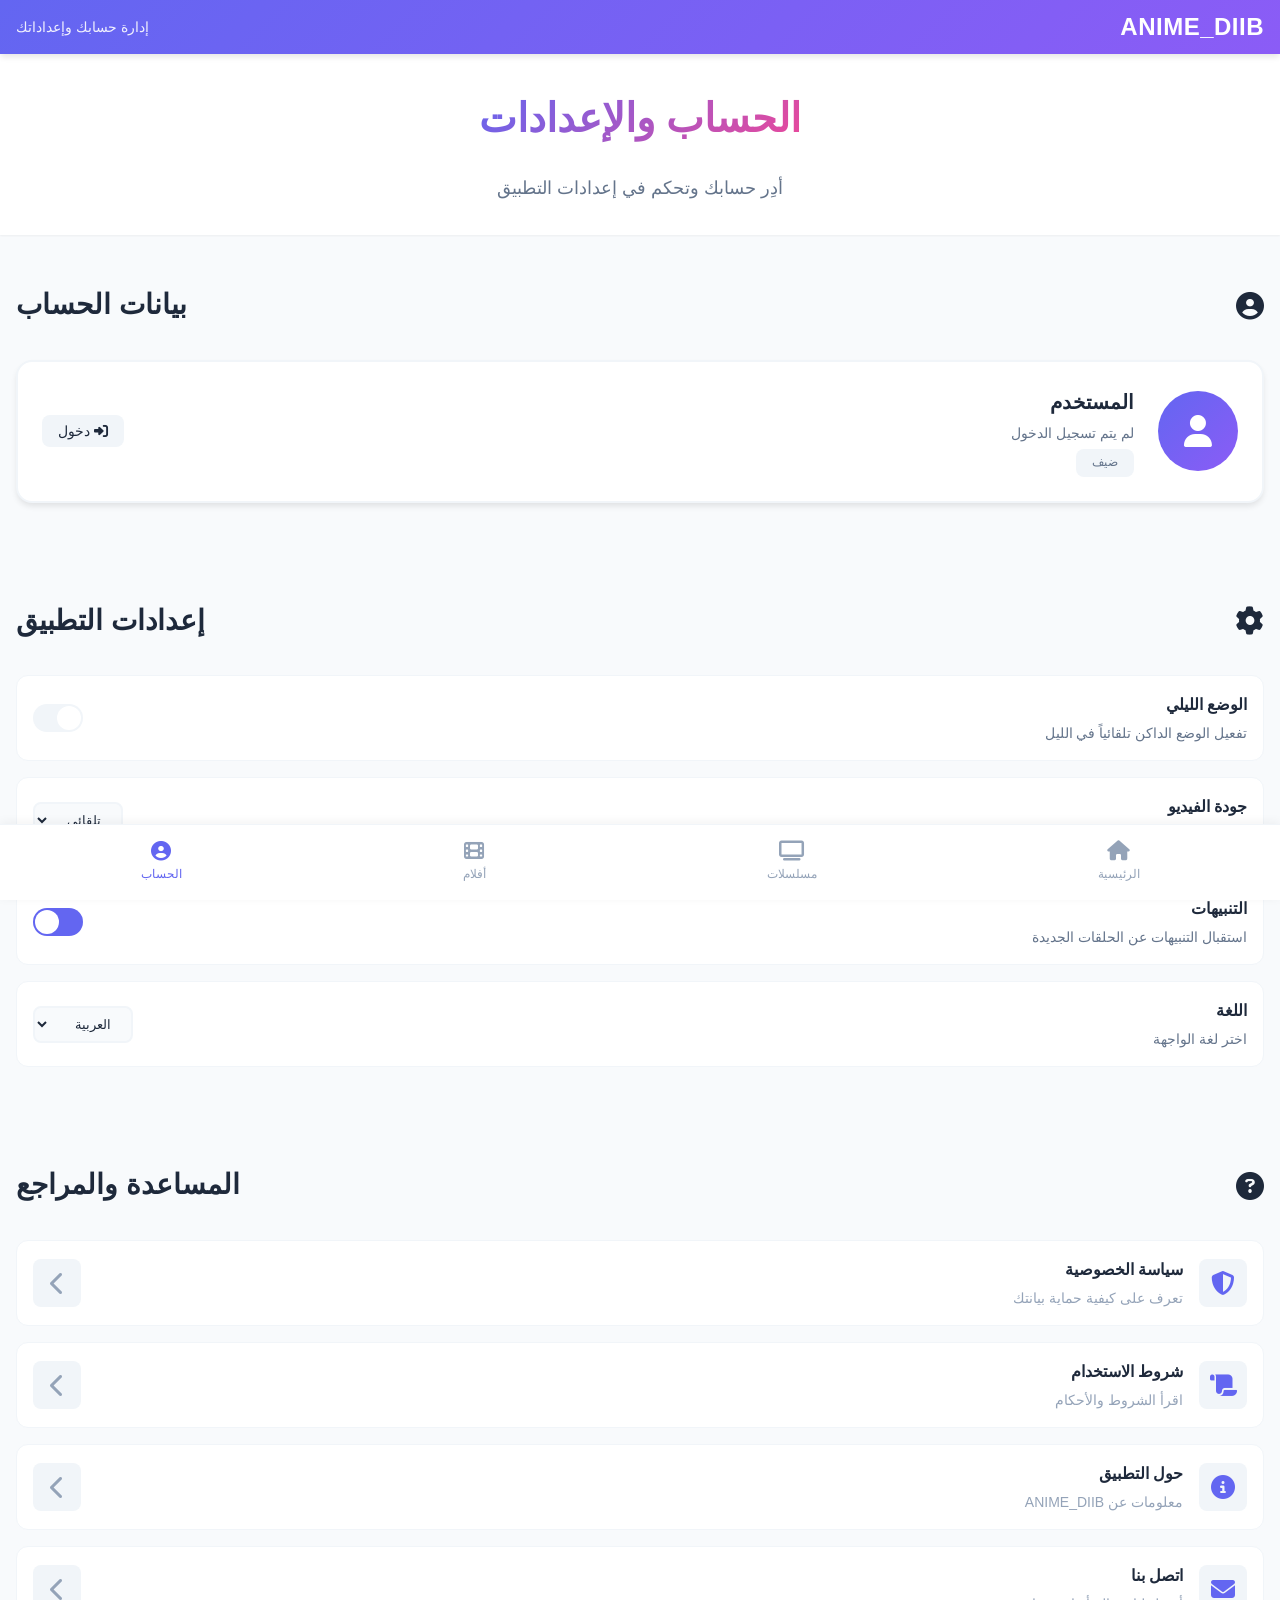
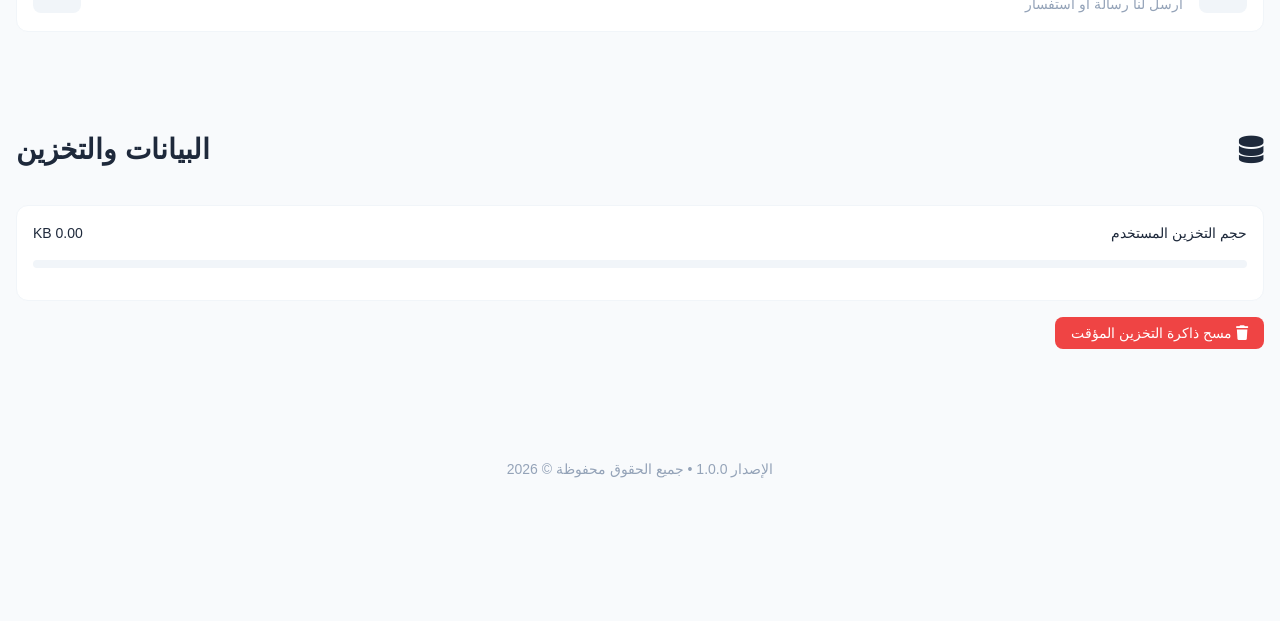
==== account.html @ 352c33c1 "Add files via upload" ====
<!DOCTYPE html>
<html lang="ar" dir="rtl">
<head>
  <meta charset="UTF-8">
  <meta name="viewport" content="width=device-width, initial-scale=1.0">
  <meta name="description" content="صفحة الحساب والإعدادات في ANIME_DIIB - إدارة حسابك والتحكم في الإعدادات.">
  <title>الحساب والإعدادات - ANIME_DIIB</title>
  <link rel="preconnect" href="https://cdnjs.cloudflare.com">
  <link rel="stylesheet" href="style.css">
  <link rel="stylesheet" href="https://cdnjs.cloudflare.com/ajax/libs/font-awesome/6.5.0/css/all.min.css" crossorigin="anonymous" referrerpolicy="no-referrer" />
</head>
<body data-page="account">
  <div class="app-topbar">
    <div class="container topbar-content">
      <a href="index.html" class="topbar-logo">ANIME_DIIB</a>
      <span class="topbar-tagline">إدارة حسابك وإعداداتك</span>
    </div>
  </div>

  <header>
    <div class="container header-content">
      <h1 class="logo">الحساب والإعدادات</h1>
      <p class="tagline">أدِر حسابك وتحكم في إعدادات التطبيق</p>
    </div>
  </header>

  <main class="container">
    <!-- قسم الحساب -->
    <section class="section">
      <h2 class="section-title">
        <i class="fas fa-user-circle"></i>
        بيانات الحساب
      </h2>
      <div class="account-card">
        <div class="account-info">
          <div class="account-avatar">
            <i class="fas fa-user"></i>
          </div>
          <div class="account-details">
            <h3>المستخدم</h3>
            <p class="account-email" id="user-email">لم يتم تسجيل الدخول</p>
            <p class="account-status" id="user-status">ضيف</p>
          </div>
        </div>
        <button id="login-btn" class="action-btn" onclick="handleLogin()">
          <i class="fas fa-sign-in-alt"></i> دخول
        </button>
      </div>
    </section>

    <!-- قسم الإعدادات -->
    <section class="section">
      <h2 class="section-title">
        <i class="fas fa-cog"></i>
        إعدادات التطبيق
      </h2>
      
      <div class="settings-group">
        <div class="setting-item">
          <div class="setting-info">
            <h3>الوضع الليلي</h3>
            <p>تفعيل الوضع الداكن تلقائياً في الليل</p>
          </div>
          <label class="toggle-switch">
            <input type="checkbox" id="dark-mode-toggle" onchange="toggleDarkMode(this.checked)">
            <span class="toggle-slider"></span>
          </label>
        </div>

        <div class="setting-item">
          <div class="setting-info">
            <h3>جودة الفيديو</h3>
            <p>اختر جودة التشغيل الافتراضية</p>
          </div>
          <select id="video-quality" class="setting-select" onchange="setVideoQuality(this.value)">
            <option value="auto">تلقائي</option>
            <option value="720p">720p</option>
            <option value="480p">480p</option>
            <option value="360p">360p</option>
          </select>
        </div>

        <div class="setting-item">
          <div class="setting-info">
            <h3>التنبيهات</h3>
            <p>استقبال التنبيهات عن الحلقات الجديدة</p>
          </div>
          <label class="toggle-switch">
            <input type="checkbox" id="notifications-toggle" onchange="toggleNotifications(this.checked)">
            <span class="toggle-slider"></span>
          </label>
        </div>

        <div class="setting-item">
          <div class="setting-info">
            <h3>اللغة</h3>
            <p>اختر لغة الواجهة</p>
          </div>
          <select id="language-select" class="setting-select" onchange="setLanguage(this.value)">
            <option value="ar">العربية</option>
            <option value="en">English</option>
          </select>
        </div>
      </div>
    </section>

    <!-- قسم المراجع والمساعدة -->
    <section class="section">
      <h2 class="section-title">
        <i class="fas fa-question-circle"></i>
        المساعدة والمراجع
      </h2>
      <div class="help-links">
        <a href="#" class="help-item" onclick="showHelp('privacy'); return false;">
          <i class="fas fa-shield-alt"></i>
          <div class="help-text">
            <h4>سياسة الخصوصية</h4>
            <p>تعرف على كيفية حماية بيانتك</p>
          </div>
          <i class="fas fa-chevron-left"></i>
        </a>

        <a href="#" class="help-item" onclick="showHelp('terms'); return false;">
          <i class="fas fa-scroll"></i>
          <div class="help-text">
            <h4>شروط الاستخدام</h4>
            <p>اقرأ الشروط والأحكام</p>
          </div>
          <i class="fas fa-chevron-left"></i>
        </a>

        <a href="#" class="help-item" onclick="showHelp('about'); return false;">
          <i class="fas fa-info-circle"></i>
          <div class="help-text">
            <h4>حول التطبيق</h4>
            <p>معلومات عن ANIME_DIIB</p>
          </div>
          <i class="fas fa-chevron-left"></i>
        </a>

        <a href="#" class="help-item" onclick="showHelp('contact'); return false;">
          <i class="fas fa-envelope"></i>
          <div class="help-text">
            <h4>اتصل بنا</h4>
            <p>أرسل لنا رسالة أو استفسار</p>
          </div>
          <i class="fas fa-chevron-left"></i>
        </a>
      </div>
    </section>

    <!-- قسم البيانات والتخزين -->
    <section class="section">
      <h2 class="section-title">
        <i class="fas fa-database"></i>
        البيانات والتخزين
      </h2>
      <div class="storage-info">
        <div class="storage-item">
          <span>حجم التخزين المستخدم</span>
          <span id="storage-used">0 KB</span>
        </div>
        <div class="storage-bar">
          <div id="storage-progress" class="storage-progress" style="width: 0%"></div>
        </div>
      </div>
      <button id="clear-cache-btn" class="action-btn danger" onclick="clearCache()">
        <i class="fas fa-trash"></i> مسح ذاكرة التخزين المؤقت
      </button>
    </section>

    <!-- قسم تسجيل الخروج -->
    <section class="section">
      <button id="logout-btn" class="action-btn danger full-width" onclick="handleLogout()" style="display: none;">
        <i class="fas fa-sign-out-alt"></i> تسجيل الخروج
      </button>
      <button id="app-version" class="secondary-text" style="background: none; border: none; cursor: default; width: 100%; text-align: center; padding: var(--spacing-md);">
        الإصدار 1.0.0 • جميع الحقوق محفوظة © 2026
      </button>
    </section>
  </main>

  <button id="back-to-top" class="back-to-top" aria-label="العودة للأعلى">
    <i class="fas fa-arrow-up"></i>
  </button>

  <nav class="bottom-nav">
    <a href="index.html" class="nav-item">
      <i class="fas fa-home nav-icon"></i>
      <span class="nav-label">الرئيسية</span>
    </a>
    <a href="anime.html" class="nav-item">
      <i class="fas fa-tv nav-icon"></i>
      <span class="nav-label">مسلسلات</span>
    </a>
    <a href="movie.html" class="nav-item">
      <i class="fas fa-film nav-icon"></i>
      <span class="nav-label">أفلام</span>
    </a>
    <a href="account.html" class="nav-item active">
      <i class="fas fa-user-circle nav-icon"></i>
      <span class="nav-label">الحساب</span>
    </a>
  </nav>

  <script src="data.js"></script>
  <script src="main.js"></script>
  <script src="performance.js"></script>
  <script>
    // دوال صفحة الحساب
    function handleLogin() {
      const email = prompt('أدخل بريدك الإلكتروني:');
      if (email) {
        localStorage.setItem('userEmail', email);
        localStorage.setItem('userData', JSON.stringify({
          email: email,
          status: 'مسجل دخول',
          loginDate: new Date().toISOString()
        }));
        updateAccountInfo();
        showToast('تم تسجيل الدخول بنجاح!');
      }
    }

    function handleLogout() {
      localStorage.removeItem('userEmail');
      localStorage.removeItem('userData');
      updateAccountInfo();
      showToast('تم تسجيل الخروج.');
    }

    function updateAccountInfo() {
      const userEmail = document.getElementById('user-email');
      const userStatus = document.getElementById('user-status');
      const loginBtn = document.getElementById('login-btn');
      const logoutBtn = document.getElementById('logout-btn');

      const email = localStorage.getItem('userEmail');
      if (email) {
        userEmail.textContent = email;
        userStatus.textContent = 'مسجل دخول';
        loginBtn.style.display = 'none';
        logoutBtn.style.display = 'block';
      } else {
        userEmail.textContent = 'لم يتم تسجيل الدخول';
        userStatus.textContent = 'ضيف';
        loginBtn.style.display = 'block';
        logoutBtn.style.display = 'none';
      }
    }

    function toggleDarkMode(enabled) {
      localStorage.setItem('autoDarkMode', enabled);
      showToast(enabled ? 'تم تفعيل الوضع الليلي التلقائي' : 'تم تعطيل الوضع الليلي التلقائي');
    }

    function setVideoQuality(quality) {
      localStorage.setItem('videoQuality', quality);
      showToast(`تم تعيين جودة الفيديو إلى: ${quality}`);
    }

    function toggleNotifications(enabled) {
      localStorage.setItem('notificationsEnabled', enabled);
      showToast(enabled ? 'تم تفعيل التنبيهات' : 'تم تعطيل التنبيهات');
    }

    function setLanguage(lang) {
      localStorage.setItem('appLanguage', lang);
      showToast(`تم تغيير اللغة إلى ${lang === 'ar' ? 'العربية' : 'English'}`);
    }

    function showHelp(topic) {
      const messages = {
        'privacy': 'نحن نحمي خصوصيتك. لا نجمع بيانات شخصية دون موافقتك.',
        'terms': 'شروطنا عادلة وتحمي حقوقك كمستخدم.',
        'about': 'ANIME_DIIB - منصة مشاهدة الأنمي الحديثة والسريعة.',
        'contact': 'للتواصل: contact@anime-diib.com'
      };
      showToast(messages[topic]);
    }

    function clearCache() {
      if (confirm('هل تريد مسح ذاكرة التخزين المؤقت؟')) {
        localStorage.clear();
        sessionStorage.clear();
        updateAccountInfo();
        updateStorageInfo();
        showToast('تم مسح ذاكرة التخزين المؤقت.');
      }
    }

    function updateStorageInfo() {
      const storageSize = new Blob(Object.values(localStorage)).size;
      const storageMB = (storageSize / 1024).toFixed(2);
      document.getElementById('storage-used').textContent = storageMB + ' KB';
      const progress = Math.min((storageSize / (5 * 1024 * 1024)) * 100, 100);
      document.getElementById('storage-progress').style.width = progress + '%';
    }

    // تحديث البيانات عند تحميل الصفحة
    document.addEventListener('DOMContentLoaded', () => {
      updateAccountInfo();
      updateStorageInfo();
      
      // تعيين القيم المحفوظة إلى الحقول
      document.getElementById('dark-mode-toggle').checked = localStorage.getItem('autoDarkMode') === 'true';
      document.getElementById('video-quality').value = localStorage.getItem('videoQuality') || 'auto';
      document.getElementById('notifications-toggle').checked = localStorage.getItem('notificationsEnabled') !== 'false';
      document.getElementById('language-select').value = localStorage.getItem('appLanguage') || 'ar';
    });
  </script>
</body>
</html>
---- style.css ----
/* ============================================
   ANIME_DIIB - ملف الأنماط الرئيسي
   ============================================ */

/* المتغيرات الأساسية */
:root {
    /* الألوان - الوضع الفاتح */
    --primary-color: #6366f1;
    --primary-dark: #4f46e5;
    --primary-light: #818cf8;
    --secondary-color: #ec4899;
    --accent-color: #8b5cf6;

    /* ألوان الخلفية */
    --bg-primary: #ffffff;
    --bg-secondary: #f8fafc;
    --bg-tertiary: #f1f5f9;

    /* ألوان النصوص */
    --text-primary: #1e293b;
    --text-secondary: #64748b;
    --text-muted: #94a3b8;

    /* الألوان الإضافية */
    --success: #10b981;
    --warning: #f59e0b;
    --error: #ef4444;

    /* المسافات */
    --spacing-xs: 0.25rem;
    --spacing-sm: 0.5rem;
    --spacing-md: 1rem;
    --spacing-lg: 1.5rem;
    --spacing-xl: 2rem;
    --spacing-2xl: 3rem;

    /* الحواف */
    --border-radius-sm: 0.375rem;
    --border-radius-md: 0.5rem;
    --border-radius-lg: 0.75rem;
    --border-radius-xl: 1rem;

    /* الظلال */
    --shadow-sm: 0 1px 2px 0 rgba(0, 0, 0, 0.05);
    --shadow-md: 0 4px 6px -1px rgba(0, 0, 0, 0.1);
    --shadow-lg: 0 10px 15px -3px rgba(0, 0, 0, 0.1);
    --shadow-xl: 0 20px 25px -5px rgba(0, 0, 0, 0.1);

    /* الانتقالات */
    --transition-fast: 150ms ease-in-out;
    --transition-normal: 300ms ease-in-out;
    --transition-slow: 500ms ease-in-out;

    /* الخطوط */
    --font-family: -apple-system, BlinkMacSystemFont, "Segoe UI", Roboto, "Helvetica Neue", Arial, sans-serif;
}

/* الوضع الداكن */
[data-theme="dark"] {
    --bg-primary: #0f172a;
    --bg-secondary: #1e293b;
    --bg-tertiary: #334155;
    --text-primary: #f8fafc;
    --text-secondary: #cbd5e1;
    --text-muted: #94a3b8;
}

/* الإعدادات الأساسية */
* {
    margin: 0;
    padding: 0;
    box-sizing: border-box;
}

html {
    scroll-behavior: smooth;
    font-size: 16px;
}

body {
    font-family: var(--font-family);
    background-color: var(--bg-secondary);
    color: var(--text-primary);
    line-height: 1.6;
    overflow-x: hidden;
    padding-bottom: 80px;
    transition: background-color var(--transition-normal), color var(--transition-normal);
}

/* الحاوية */
.container {
    width: 100%;
    max-width: 1400px;
    margin: 0 auto;
    padding: 0 var(--spacing-md);
}

/* الشريط العلوي */
.app-topbar {
    background: linear-gradient(135deg, var(--primary-color), var(--accent-color));
    color: white;
    padding: var(--spacing-sm) 0;
    position: sticky;
    top: 0;
    z-index: 1000;
    box-shadow: var(--shadow-md);
}

.topbar-content {
    display: flex;
    justify-content: space-between;
    align-items: center;
}

.topbar-logo {
    color: white;
    font-weight: 700;
    font-size: 1.5rem;
    text-decoration: none;
    letter-spacing: 0.5px;
}

.topbar-tagline {
    font-size: 0.875rem;
    opacity: 0.9;
    display: none;
}

/* الرأس */
header {
    background: var(--bg-primary);
    padding: var(--spacing-xl) 0;
    text-align: center;
    box-shadow: var(--shadow-sm);
}

.header-content {
    display: flex;
    flex-direction: column;
    align-items: center;
    gap: var(--spacing-lg);
}

.logo {
    font-size: 2.5rem;
    font-weight: 800;
    background: linear-gradient(135deg, var(--primary-color), var(--secondary-color));
    -webkit-background-clip: text;
    -webkit-text-fill-color: transparent;
    background-clip: text;
}

.tagline {
    color: var(--text-secondary);
    font-size: 1.125rem;
}

/* زر تبديل الوضع */
/* Theme toggle - Removed */

/* مربع البحث */
.search-container {
    position: relative;
    width: 100%;
    max-width: 500px;
}

.search-input {
    width: 100%;
    padding: var(--spacing-md) var(--spacing-md);
    padding-inline-start: var(--spacing-2xl);
    border: 2px solid var(--bg-tertiary);
    border-radius: var(--border-radius-xl);
    font-size: 1rem;
    background: var(--bg-secondary);
    color: var(--text-primary);
    transition: all var(--transition-normal);
}

.search-input:focus {
    outline: none;
    border-color: var(--primary-color);
    box-shadow: 0 0 0 3px rgba(99, 102, 241, 0.1);
}

.search-icon {
    position: absolute;
    right: var(--spacing-md);
    left: auto;
    top: 50%;
    transform: translateY(-50%);
    color: var(--text-muted);
}

/* الأقسام */
.section {
    padding: var(--spacing-2xl) 0;
}

.section-title {
    font-size: 1.75rem;
    font-weight: 700;
    margin-bottom: var(--spacing-xl);
    display: flex;
    justify-content: space-between;
    align-items: center;
    gap: var(--spacing-md);
}

.view-all {
    font-size: 0.875rem;
    color: var(--primary-color);
    text-decoration: none;
    font-weight: 600;
    transition: color var(--transition-fast);
}

.view-all:hover {
    color: var(--primary-dark);
}

/* شبكة البطاقات */
.cards-grid {
    display: grid;
    grid-template-columns: repeat(auto-fill, minmax(200px, 1fr));
    gap: var(--spacing-lg);
}

/* بطاقة الأنمي */
.anime-card {
    background: var(--bg-primary);
    border-radius: var(--border-radius-lg);
    overflow: hidden;
    box-shadow: var(--shadow-md);
    transition: transform var(--transition-normal), box-shadow var(--transition-normal), opacity var(--transition-normal);
    cursor: pointer;
    position: relative;
    opacity: 0;
    transform: translateY(16px);
}

.anime-card.visible {
    opacity: 1;
    transform: translateY(0);
}

.anime-card:hover {
    transform: translateY(-4px);
    box-shadow: var(--shadow-xl);
}

.anime-card-image {
    width: 100%;
    height: 300px; /* Fixed height for consistent card sizes */
    object-fit: contain; /* Show full image without cropping */
    background: var(--bg-tertiary);
}

.anime-card-content {
    padding: var(--spacing-md);
}

.anime-card-title {
    font-size: 1rem;
    font-weight: 600;
    margin-bottom: var(--spacing-sm);
    color: var(--text-primary);
    overflow: hidden;
    text-overflow: ellipsis;
    white-space: nowrap;
}

.anime-card-meta {
    display: flex;
    justify-content: space-between;
    align-items: center;
    font-size: 0.875rem;
    color: var(--text-secondary);
}

.anime-card-rating {
    display: flex;
    align-items: center;
    gap: var(--spacing-xs);
    color: var(--warning);
}

/* صفحة التفاصيل */
.details-header {
    position: relative;
    background: var(--bg-primary);
    padding: var(--spacing-xl) 0;
    overflow: hidden;
}

.details-background {
    position: absolute;
    top: 0;
    left: 0;
    width: 100%;
    height: 100%;
    object-fit: cover;
    opacity: 0.1;
    z-index: 0;
}

.details-content {
    position: relative;
    z-index: 1;
    display: flex;
    gap: var(--spacing-xl);
    align-items: flex-start;
}

.details-cover {
    width: 300px;
    aspect-ratio: 2/3;
    object-fit: cover;
    border-radius: var(--border-radius-xl);
    box-shadow: var(--shadow-xl);
    flex-shrink: 0;
}

.details-info {
    flex: 1;
}

.details-title {
    font-size: 2rem;
    font-weight: 700;
    margin-bottom: var(--spacing-md);
}

.details-meta {
    display: flex;
    gap: var(--spacing-md);
    align-items: center;
    margin-bottom: var(--spacing-md);
    color: var(--text-secondary);
}

.anime-rating {
    display: flex;
    align-items: center;
    gap: var(--spacing-xs);
    color: var(--warning);
}

.details-genre {
    display: flex;
    flex-wrap: wrap;
    gap: var(--spacing-sm);
    margin-bottom: var(--spacing-lg);
}

.genre-tag {
    background: var(--bg-tertiary);
    padding: var(--spacing-xs) var(--spacing-md);
    border-radius: var(--border-radius-lg);
    font-size: 0.875rem;
    color: var(--text-secondary);
}

.details-description {
    color: var(--text-secondary);
    line-height: 1.8;
}

/* زر العودة */
.back-button {
    position: fixed;
    top: var(--spacing-lg);
    right: var(--spacing-lg);
    background: var(--bg-primary);
    border: none;
    border-radius: 50%;
    width: 48px;
    height: 48px;
    cursor: pointer;
    display: flex;
    align-items: center;
    justify-content: center;
    box-shadow: var(--shadow-lg);
    transition: transform var(--transition-fast);
    z-index: 1001;
}

.back-button:hover {
    transform: scale(1.1);
}

/* قسم الحلقات */
.episodes-grid {
    display: grid;
    grid-template-columns: repeat(auto-fill, minmax(150px, 1fr));
    gap: var(--spacing-md);
}

.episode-card {
    background: var(--bg-primary);
    border: 2px solid var(--bg-tertiary);
    border-radius: var(--border-radius-md);
    padding: var(--spacing-md);
    text-align: center;
    cursor: pointer;
    transition: all var(--transition-fast);
}

.episode-card:hover {
    border-color: var(--primary-color);
    background: var(--bg-secondary);
}

.episode-number {
    font-size: 1.25rem;
    font-weight: 700;
    color: var(--primary-color);
}

.episode-title {
    font-size: 0.875rem;
    color: var(--text-secondary);
    margin-top: var(--spacing-xs);
}

/* صفحة المشاهدة */
.watch-container {
    display: grid;
    grid-template-columns: 1fr;
    gap: var(--spacing-lg);
}

.video-section {
    background: var(--bg-primary);
    border-radius: var(--border-radius-xl);
    padding: var(--spacing-lg);
    box-shadow: var(--shadow-lg);
}

.video-wrapper {
    position: relative;
    width: 100%;
    aspect-ratio: 16/9;
    background: var(--bg-tertiary);
    border-radius: var(--border-radius-lg);
    overflow: hidden;
    margin-bottom: var(--spacing-lg);
}

video {
    width: 100%;
    height: 100%;
    object-fit: contain;
}

.video-info {
    display: flex;
    flex-direction: column;
    gap: var(--spacing-md);
}

.video-title {
    font-size: 1.5rem;
    font-weight: 700;
}

.video-actions {
    display: flex;
    flex-wrap: wrap;
    gap: var(--spacing-sm);
}

.action-btn {
    display: inline-flex;
    align-items: center;
    gap: var(--spacing-xs);
    padding: var(--spacing-sm) var(--spacing-md);
    border: none;
    border-radius: var(--border-radius-md);
    background: var(--bg-tertiary);
    color: var(--text-primary);
    cursor: pointer;
    transition: all var(--transition-fast);
    font-size: 0.875rem;
}

.action-btn:hover {
    background: var(--primary-color);
    color: white;
}

/* قائمة الحلقات الجانبية */
.episodes-sidebar {
    background: var(--bg-primary);
    border-radius: var(--border-radius-xl);
    padding: var(--spacing-lg);
    box-shadow: var(--shadow-lg);
}

.episodes-list {
    display: grid;
    grid-template-columns: repeat(auto-fill, minmax(100px, 1fr));
    gap: var(--spacing-sm);
    max-height: 500px;
    overflow-y: auto;
}

.episode-item {
    padding: var(--spacing-sm);
    background: var(--bg-secondary);
    border-radius: var(--border-radius-md);
    text-align: center;
    cursor: pointer;
    transition: all var(--transition-fast);
}

.episode-item:hover,
.episode-item.active {
    background: var(--primary-color);
    color: white;
}

/* زر العودة للأعلى */
.back-to-top {
    position: fixed;
    bottom: calc(var(--spacing-xl) + 60px);
    left: var(--spacing-lg);
    background: var(--primary-color);
    color: white;
    border: none;
    border-radius: 50%;
    width: 48px;
    height: 48px;
    cursor: pointer;
    display: flex;
    align-items: center;
    justify-content: center;
    box-shadow: var(--shadow-lg);
    opacity: 0;
    visibility: hidden;
    transition: all var(--transition-normal);
    z-index: 999;
}

.back-to-top.visible {
    opacity: 1;
    visibility: visible;
}

.back-to-top:hover {
    background: var(--primary-dark);
    transform: translateY(-4px);
}

/* التنقل السفلي */
.bottom-nav {
    position: fixed;
    bottom: 0;
    left: 0;
    right: 0;
    background: var(--bg-primary);
    border-top: 1px solid var(--bg-tertiary);
    display: flex;
    justify-content: space-around;
    padding: var(--spacing-sm) 0;
    box-shadow: 0 -2px 10px rgba(0, 0, 0, 0.05);
    z-index: 998;
}

.nav-item {
    display: flex;
    flex-direction: column;
    align-items: center;
    text-decoration: none;
    color: var(--text-muted);
    padding: var(--spacing-sm);
    transition: all var(--transition-fast);
    border-radius: var(--border-radius-md);
}

.nav-item:hover,
.nav-item.active {
    color: var(--primary-color);
}

.nav-icon {
    font-size: 1.25rem;
    margin-bottom: var(--spacing-xs);
}

.nav-label {
    font-size: 0.75rem;
}

/* الروابط الاجتماعية */
.social-links {
    display: flex;
    gap: var(--spacing-md);
    justify-content: center;
    flex-wrap: wrap;
}

.social-link {
    display: flex;
    align-items: center;
    justify-content: center;
    width: 48px;
    height: 48px;
    background: var(--bg-tertiary);
    border-radius: 50%;
    color: var(--text-primary);
    text-decoration: none;
    transition: all var(--transition-fast);
}

.social-link:hover {
    background: var(--primary-color);
    color: white;
    transform: translateY(-4px);
}

/* التحميل */
.loading {
    display: flex;
    align-items: center;
    justify-content: center;
    padding: var(--spacing-2xl);
}

.spinner {
    width: 40px;
    height: 40px;
    border: 4px solid var(--bg-tertiary);
    border-top-color: var(--primary-color);
    border-radius: 50%;
    animation: spin 1s linear infinite;
}

@keyframes spin {
    to { transform: rotate(360deg); }
}

/* التجاوب مع الشاشات الصغيرة */
@media (min-width: 768px) {
    .topbar-tagline {
        display: inline;
    }

    .details-content {
        flex-direction: row;
    }

    .watch-container {
        grid-template-columns: 2fr 1fr;
    }
}

@media (max-width: 767px) {
    .logo {
        font-size: 2rem;
    }

    .section-title {
        font-size: 1.5rem;
    }

    .cards-grid {
        grid-template-columns: repeat(auto-fill, minmax(150px, 1fr));
        gap: var(--spacing-md);
    }

    .details-content {
        flex-direction: column;
        align-items: center;
    }

    .details-cover {
        width: 200px;
    }

    .details-title {
        font-size: 1.5rem;
        text-align: center;
    }

    .details-meta {
        justify-content: center;
    }

    .details-genre {
        justify-content: center;
    }

    .details-description {
        text-align: center;
    }

    .episodes-grid {
        grid-template-columns: repeat(auto-fill, minmax(100px, 1fr));
    }

    .video-actions {
        justify-content: center;
    }
}

@media (max-width: 480px) {
    html {
        font-size: 14px;
    }

    .logo {
        font-size: 1.75rem;
    }

    .cards-grid {
        grid-template-columns: repeat(2, 1fr);
    }

    .back-button {
        width: 40px;
        height: 40px;
    }

    .back-to-top {
        width: 40px;
        height: 40px;
    }
}

/* تحسينات إمكانية الوصول */
@media (prefers-reduced-motion: reduce) {
    * {
        animation-duration: 0.01ms !important;
        animation-iteration-count: 1 !important;
        transition-duration: 0.01ms !important;
    }
}

/* تحسينات الطباعة */
@media print {
    .app-topbar,
    .bottom-nav,
    .back-to-top,
    .back-button,
    .video-actions,
    .episodes-sidebar {
        display: none;
    }

    body {
        background: white;
        color: black;
    }
}

/* تحسينات الأداء */
.will-change-transform {
    will-change: transform;
}

.gpu-accelerated {
    transform: translateZ(0);
    backface-visibility: hidden;
}

/* تأثيرات التمرير */
::-webkit-scrollbar {
    width: 8px;
    height: 8px;
}

::-webkit-scrollbar-track {
    background: var(--bg-secondary);
}

::-webkit-scrollbar-thumb {
    background: var(--bg-tertiary);
    border-radius: var(--border-radius-lg);
}

::-webkit-scrollbar-thumb:hover {
    background: var(--text-muted);
}

/* تحسينات النموذج */
input:focus,
button:focus {
    outline: 2px solid var(--primary-color);
    outline-offset: 2px;
}

/* رسائل الخطأ */
.error-message {
    color: var(--error);
    background: rgba(239, 68, 68, 0.1);
    padding: var(--spacing-md);
    border-radius: var(--border-radius-md);
    margin: var(--spacing-md) 0;
}

/* رسائل النجاح */
.success-message {
    color: var(--success);
    background: rgba(16, 185, 129, 0.1);
    padding: var(--spacing-md);
    border-radius: var(--border-radius-md);
    margin: var(--spacing-md) 0;
}

/* رسائل التحذير */
.warning-message {
    color: var(--warning);
    background: rgba(245, 158, 11, 0.1);
    padding: var(--spacing-md);
    border-radius: var(--border-radius-md);
    margin: var(--spacing-md) 0;
}

/* ====== أنماط صفحة الحساب والإعدادات ====== */

/* بطاقة الحساب */
.account-card {
    background: var(--bg-primary);
    border: 2px solid var(--bg-tertiary);
    border-radius: var(--border-radius-xl);
    padding: var(--spacing-lg);
    display: flex;
    justify-content: space-between;
    align-items: center;
    gap: var(--spacing-lg);
    box-shadow: var(--shadow-md);
}

.account-info {
    display: flex;
    gap: var(--spacing-lg);
    align-items: center;
    flex: 1;
}

.account-avatar {
    width: 80px;
    height: 80px;
    border-radius: 50%;
    background: linear-gradient(135deg, var(--primary-color), var(--accent-color));
    display: flex;
    align-items: center;
    justify-content: center;
    color: white;
    font-size: 2rem;
    flex-shrink: 0;
}

.account-details h3 {
    font-size: 1.25rem;
    font-weight: 700;
    margin-bottom: var(--spacing-xs);
}

.account-email {
    color: var(--text-secondary);
    font-size: 0.875rem;
    margin-bottom: var(--spacing-xs);
}

.account-status {
    font-size: 0.75rem;
    background: var(--bg-tertiary);
    padding: var(--spacing-xs) var(--spacing-md);
    border-radius: var(--border-radius-md);
    display: inline-block;
    color: var(--text-secondary);
}

/* مجموعة الإعدادات */
.settings-group {
    display: flex;
    flex-direction: column;
    gap: var(--spacing-md);
}

.setting-item {
    background: var(--bg-primary);
    border: 1px solid var(--bg-tertiary);
    border-radius: var(--border-radius-lg);
    padding: var(--spacing-md);
    display: flex;
    justify-content: space-between;
    align-items: center;
    gap: var(--spacing-lg);
}

.setting-info h3 {
    font-size: 1rem;
    font-weight: 600;
    margin-bottom: var(--spacing-xs);
}

.setting-info p {
    font-size: 0.875rem;
    color: var(--text-secondary);
    margin: 0;
}

/* Select والـ Toggle */
.setting-select {
    padding: var(--spacing-sm) var(--spacing-md);
    border: 2px solid var(--bg-tertiary);
    border-radius: var(--border-radius-md);
    background: var(--bg-secondary);
    color: var(--text-primary);
    cursor: pointer;
    transition: border-color var(--transition-fast);
}

.setting-select:focus {
    outline: none;
    border-color: var(--primary-color);
}

/* Toggle Switch */
.toggle-switch {
    position: relative;
    display: inline-flex;
    width: 50px;
    height: 28px;
    cursor: pointer;
}

.toggle-switch input {
    display: none;
}

.toggle-slider {
    position: absolute;
    top: 0;
    left: 0;
    right: 0;
    bottom: 0;
    background-color: var(--bg-tertiary);
    border-radius: 28px;
    transition: background-color var(--transition-normal);
}

.toggle-slider::before {
    content: '';
    position: absolute;
    top: 2px;
    right: 2px;
    width: 24px;
    height: 24px;
    background-color: white;
    border-radius: 50%;
    transition: transform var(--transition-normal);
}

.toggle-switch input:checked + .toggle-slider {
    background-color: var(--primary-color);
}

.toggle-switch input:checked + .toggle-slider::before {
    transform: translateX(-22px);
}

/* روابط المساعدة */
.help-links {
    display: flex;
    flex-direction: column;
    gap: var(--spacing-md);
}

.help-item {
    display: flex;
    align-items: center;
    gap: var(--spacing-md);
    padding: var(--spacing-md);
    background: var(--bg-primary);
    border: 1px solid var(--bg-tertiary);
    border-radius: var(--border-radius-lg);
    text-decoration: none;
    color: inherit;
    transition: all var(--transition-fast);
}

.help-item:hover {
    border-color: var(--primary-color);
    background: var(--bg-secondary);
    transform: translateX(-4px);
}

.help-item i {
    font-size: 1.5rem;
    width: 48px;
    height: 48px;
    display: flex;
    align-items: center;
    justify-content: center;
    background: var(--bg-tertiary);
    border-radius: var(--border-radius-md);
    color: var(--primary-color);
    flex-shrink: 0;
}

.help-text {
    flex: 1;
}

.help-text h4 {
    font-size: 1rem;
    font-weight: 600;
    margin-bottom: var(--spacing-xs);
}

.help-text p {
    font-size: 0.875rem;
    color: var(--text-secondary);
    margin: 0;
}

.help-item :last-child {
    margin-right: 0;
    margin-left: auto;
    color: var(--text-muted);
}

/* معلومات التخزين */
.storage-info {
    background: var(--bg-primary);
    border: 1px solid var(--bg-tertiary);
    border-radius: var(--border-radius-lg);
    padding: var(--spacing-md);
    margin-bottom: var(--spacing-md);
}

.storage-item {
    display: flex;
    justify-content: space-between;
    align-items: center;
    margin-bottom: var(--spacing-md);
    font-size: 0.875rem;
}

.storage-bar {
    width: 100%;
    height: 8px;
    background: var(--bg-tertiary);
    border-radius: var(--border-radius-md);
    overflow: hidden;
    margin-bottom: var(--spacing-md);
}

.storage-progress {
    height: 100%;
    background: linear-gradient(90deg, var(--primary-color), var(--secondary-color));
    border-radius: var(--border-radius-md);
    transition: width var(--transition-normal);
}

/* زر محذوف */
.action-btn.danger {
    background: var(--error);
    color: white;
}

.action-btn.danger:hover {
    background: #dc2626;
}

.action-btn.full-width {
    width: 100%;
}

/* نص ثانوي */
.secondary-text {
    color: var(--text-muted);
    font-size: 0.875rem;
}

/* الرجعية للحسابات في الشاشات الصغيرة */
@media (max-width: 767px) {
    .account-card {
        flex-direction: column;
        align-items: flex-start;
    }
    
    .setting-item {
        flex-direction: column;
        align-items: flex-start;
    }
    
    .help-item {
        flex-direction: column;
        align-items: flex-start;
    }
    
    .help-item i {
        width: 100%;
        margin-bottom: var(--spacing-sm);
    }
}
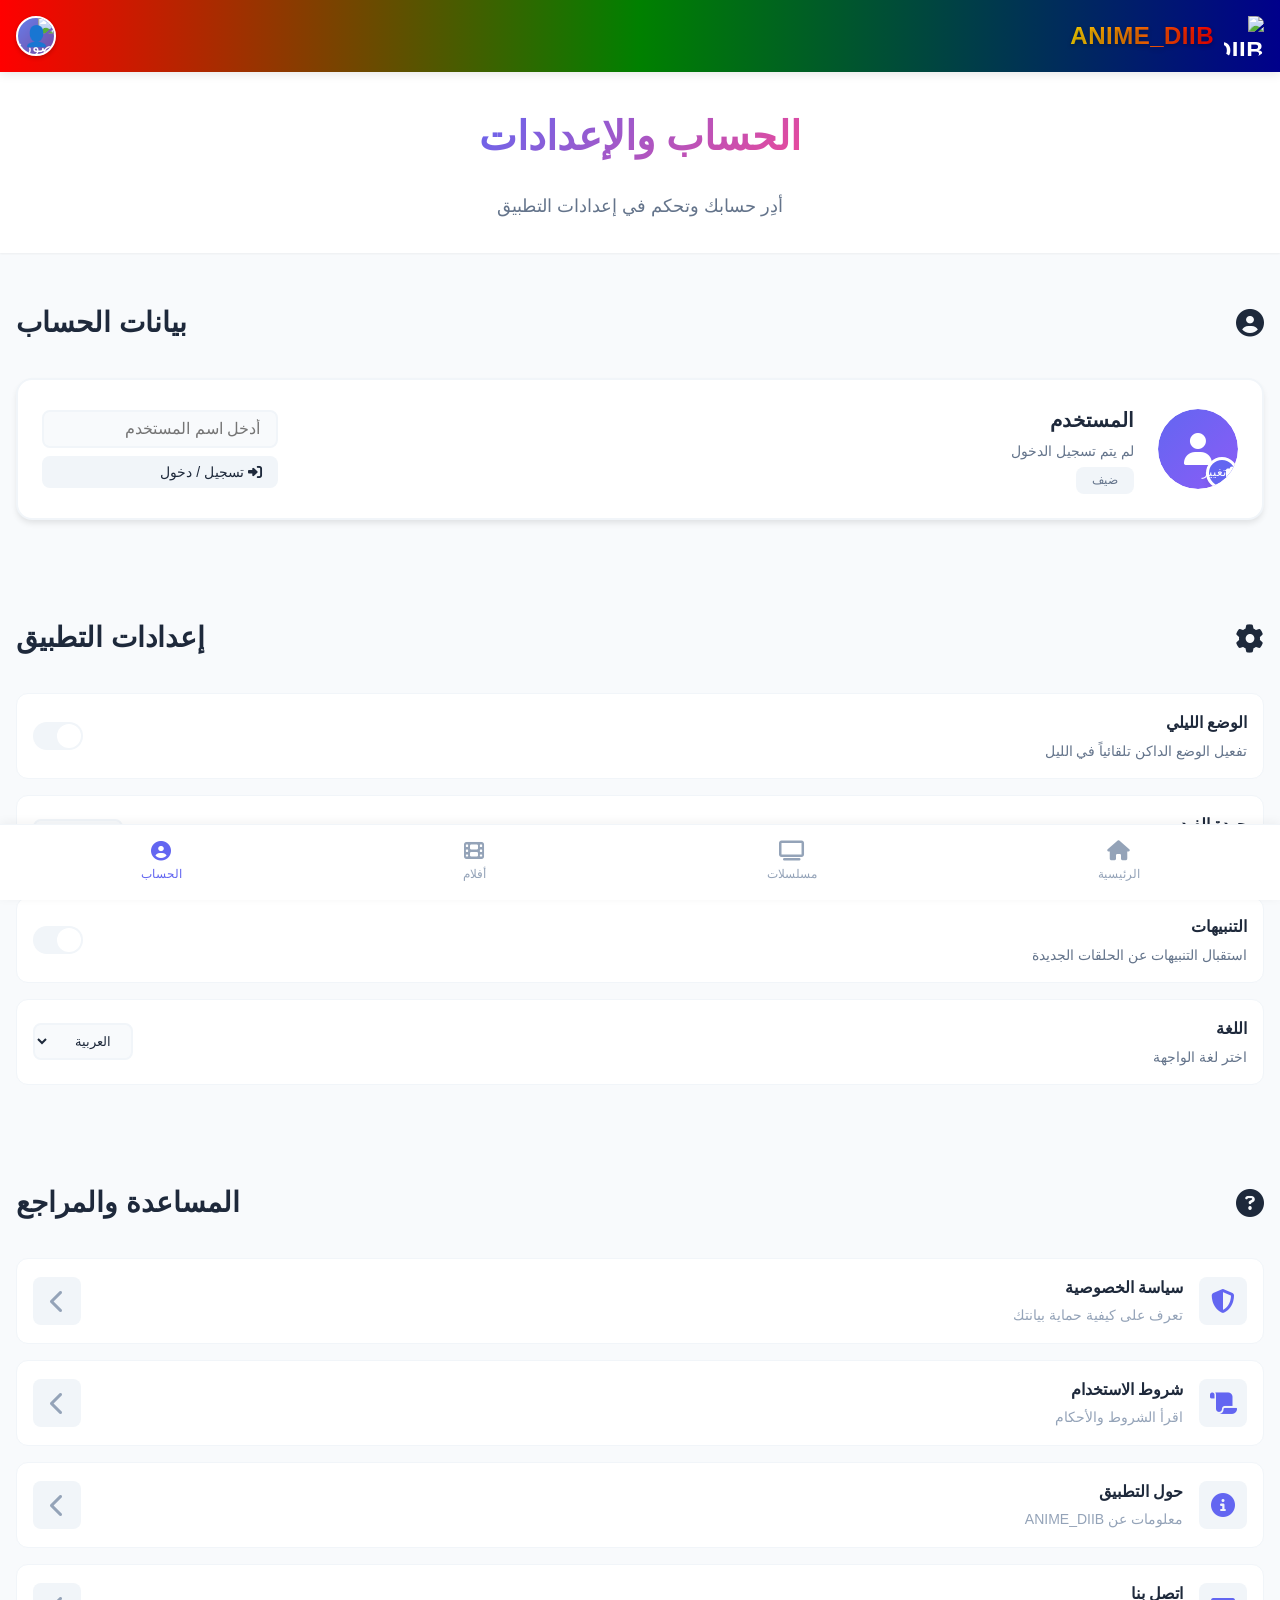
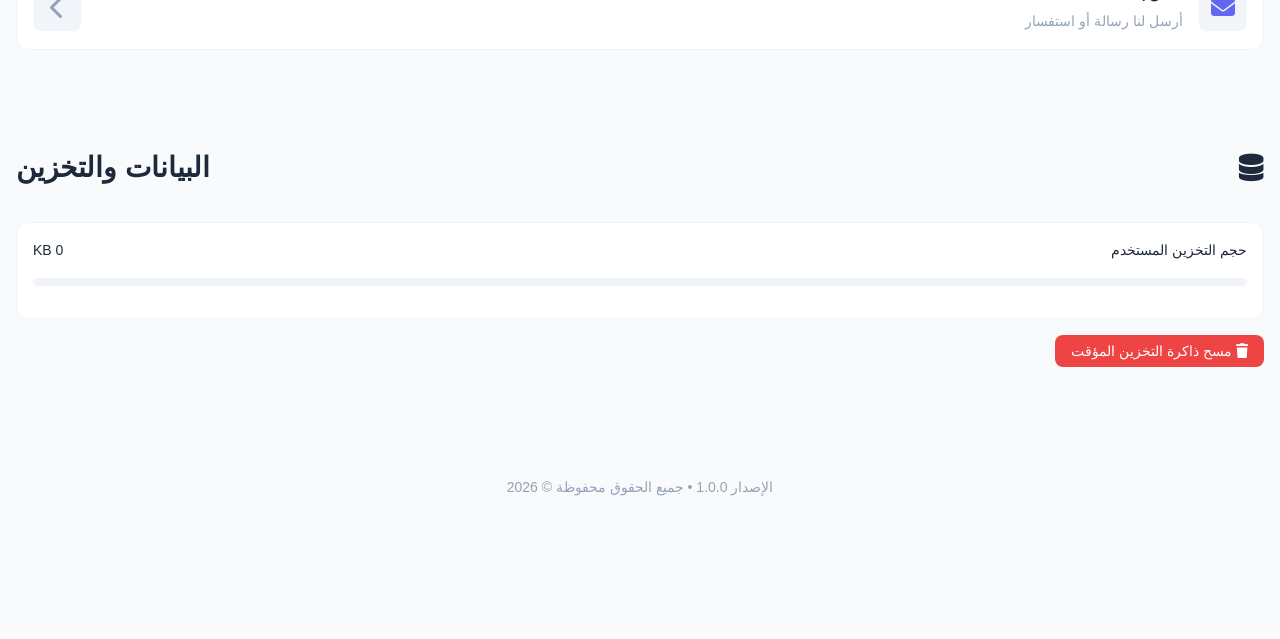
==== commit 3d876437: "Add files via upload" ====
--- a/account.html
+++ b/account.html
@@ -12,8 +12,13 @@
 <body data-page="account">
   <div class="app-topbar">
     <div class="container topbar-content">
-      <a href="index.html" class="topbar-logo">ANIME_DIIB</a>
-      <span class="topbar-tagline">إدارة حسابك وإعداداتك</span>
+      <a href="index.html" class="topbar-logo">
+        <img src="logo.png" alt="ANIME_DIIB" class="topbar-logo-img">
+        <span>ANIME_DIIB</span>
+      </a>
+      <div class="user-profile">
+        <img id="topbar-user-avatar" data-avatar="user.png" alt="صورة المستخدم" class="user-avatar">
+      </div>
     </div>
   </div>
 
@@ -33,8 +38,16 @@
       </h2>
       <div class="account-card">
         <div class="account-info">
-          <div class="account-avatar">
-            <i class="fas fa-user"></i>
+          <div class="account-avatar-container">
+            <img id="account-avatar-img" class="account-avatar-img" alt="صورة الحساب" />
+            <div id="account-avatar-icon" class="account-avatar-icon">
+              <i class="fas fa-user"></i>
+            </div>
+            <label class="avatar-upload-btn" onclick="document.getElementById('avatar-input').click();">
+              <i class="fas fa-camera"></i>
+              <span>تغيير</span>
+            </label>
+            <input id="avatar-input" type="file" accept="image/*" style="display: none;" onchange="handleAvatarChange(this)" />
           </div>
           <div class="account-details">
             <h3>المستخدم</h3>
@@ -42,9 +55,12 @@
             <p class="account-status" id="user-status">ضيف</p>
           </div>
         </div>
-        <button id="login-btn" class="action-btn" onclick="handleLogin()">
-          <i class="fas fa-sign-in-alt"></i> دخول
-        </button>
+        <div id="account-login-form" class="account-actions">
+          <input id="username-input" class="login-input" type="text" placeholder="أدخل اسم المستخدم" aria-label="اسم المستخدم" />
+          <button id="login-btn" class="action-btn" type="button" onclick="handleLogin()">
+            <i class="fas fa-sign-in-alt"></i> تسجيل / دخول
+          </button>
+        </div>
       </div>
     </section>
 
@@ -204,49 +220,222 @@
   </nav>
 
   <script src="data.js"></script>
+  <script src="https://cdn.jsdelivr.net/npm/@supabase/supabase-js@2/dist/umd/supabase.js"></script>
   <script src="main.js"></script>
   <script src="performance.js"></script>
   <script>
-    // دوال صفحة الحساب
+    const SUPABASE_URL = 'https://gzedyzcvmghyjvgdfict.supabase.co';
+    const SUPABASE_ANON_KEY = 'sb_publishable_oOftEW-b7QHB_9myt88qoA_GfLMyWoU';
+    const supabaseClient = supabase.createClient(SUPABASE_URL, SUPABASE_ANON_KEY);
+
     function handleLogin() {
-      const email = prompt('أدخل بريدك الإلكتروني:');
-      if (email) {
-        localStorage.setItem('userEmail', email);
-        localStorage.setItem('userData', JSON.stringify({
-          email: email,
-          status: 'مسجل دخول',
-          loginDate: new Date().toISOString()
-        }));
+      const usernameInput = document.getElementById('username-input');
+      const username = usernameInput?.value.trim();
+      if (!username) {
+        showToast('أدخل اسم مستخدم صالح.');
+        return;
+      }
+
+      if (SUPABASE_URL.includes('YOUR_PROJECT') || SUPABASE_ANON_KEY.includes('YOUR_ANON_KEY')) {
+        showToast('يرجى ضبط إعدادات Supabase في account.html.');
+        return;
+      }
+
+      toggleAccountControls(false);
+      loginWithUsername(username).finally(() => toggleAccountControls(true));
+    }
+
+    async function loginWithUsername(username) {
+      try {
+        const { data: existingUser, error: selectError } = await supabaseClient
+          .from('profiles')
+          .select('id,username,avatar_url')
+          .eq('username', username)
+          .maybeSingle();
+
+        if (selectError) {
+          console.error(selectError);
+          showToast('حدث خطأ أثناء التحقق من اسم المستخدم.');
+          return;
+        }
+
+        if (existingUser) {
+          saveUser(existingUser.username, existingUser.id, existingUser.avatar_url);
+          showToast('تم تسجيل الدخول بنجاح.');
+          updateAccountInfo();
+          return;
+        }
+
+        const { data: createdUser, error: insertError } = await supabaseClient
+          .from('profiles')
+          .insert([{ username }])
+          .select()
+          .maybeSingle();
+
+        if (insertError) {
+          console.error(insertError);
+          showToast('لم نتمكن من إنشاء الحساب. حاول اسم مستخدم آخر.');
+          return;
+        }
+
+        saveUser(createdUser.username, createdUser.id, null);
+        showToast('تم إنشاء الحساب وتسجيل الدخول.');
         updateAccountInfo();
-        showToast('تم تسجيل الدخول بنجاح!');
+      } catch (error) {
+        console.error(error);
+        showToast('حدث خطأ أثناء مزامنة الحساب.');
+      }
+    }
+
+    function saveUser(username, id, avatarUrl = null) {
+      const userData = {
+        username,
+        supabaseId: id || null,
+        status: 'مسجل دخول',
+        loginDate: new Date().toISOString(),
+        avatar: avatarUrl || null
+      };
+      localStorage.setItem('userData', JSON.stringify(userData));
+    }
+
+    function handleAvatarChange(input) {
+      const file = input.files[0];
+      if (!file) return;
+
+      const maxSize = 2 * 1024 * 1024; // 2MB
+      if (file.size > maxSize) {
+        showToast('حجم الصورة كبير جداً. الحد الأقصى 2 ميجابايت.');
+        return;
+      }
+
+      const userData = JSON.parse(localStorage.getItem('userData') || '{}');
+      const username = userData.username;
+
+      if (!username) {
+        showToast('يرجى تسجيل الدخول أولاً.');
+        return;
+      }
+
+      toggleAccountControls(false);
+      uploadAvatarToSupabase(file, username).finally(() => toggleAccountControls(true));
+    }
+
+    async function uploadAvatarToSupabase(file, username) {
+      try {
+        const fileExt = file.name.split('.').pop();
+        const fileName = `${username}-${Date.now()}.${fileExt}`;
+        const filePath = `${username}/${fileName}`;
+
+        // رفع الصورة إلى Supabase Storage
+        const { data, error: uploadError } = await supabaseClient
+          .storage
+          .from('avatars')
+          .upload(filePath, file, { upsert: true });
+
+        if (uploadError) {
+          console.error(uploadError);
+          showToast('حدث خطأ أثناء رفع الصورة.');
+          return;
+        }
+
+        // الحصول على الرابط العام للصورة
+        const { data: { publicUrl } } = supabaseClient
+          .storage
+          .from('avatars')
+          .getPublicUrl(filePath);
+
+        // تحديث قاعدة البيانات بحفظ رابط الصورة
+        const { error: updateError } = await supabaseClient
+          .from('profiles')
+          .update({ avatar_url: publicUrl })
+          .eq('username', username);
+
+        if (updateError) {
+          console.error(updateError);
+          showToast('تم رفع الصورة لكن حدث خطأ في حفظ الرابط.');
+          return;
+        }
+
+        // تحديث بيانات المستخدم المحفوظة محلياً
+        const userData = JSON.parse(localStorage.getItem('userData') || '{}');
+        userData.avatar = publicUrl;
+        localStorage.setItem('userData', JSON.stringify(userData));
+
+        updateAccountInfo();
+        showToast('تم تحديث صورة الحساب بنجاح.');
+      } catch (error) {
+        console.error(error);
+        showToast('حدث خطأ أثناء معالجة الصورة.');
       }
     }
 
     function handleLogout() {
-      localStorage.removeItem('userEmail');
       localStorage.removeItem('userData');
       updateAccountInfo();
       showToast('تم تسجيل الخروج.');
     }
 
+    function toggleAccountControls(enabled) {
+      const loginBtn = document.getElementById('login-btn');
+      const usernameInput = document.getElementById('username-input');
+      if (loginBtn) loginBtn.disabled = !enabled;
+      if (usernameInput) usernameInput.disabled = !enabled;
+    }
+
     function updateAccountInfo() {
       const userEmail = document.getElementById('user-email');
       const userStatus = document.getElementById('user-status');
-      const loginBtn = document.getElementById('login-btn');
       const logoutBtn = document.getElementById('logout-btn');
-
-      const email = localStorage.getItem('userEmail');
-      if (email) {
-        userEmail.textContent = email;
+      const loginForm = document.getElementById('account-login-form');
+      const avatarImg = document.getElementById('account-avatar-img');
+      const avatarIcon = document.getElementById('account-avatar-icon');
+      const topbarAvatar = document.getElementById('topbar-user-avatar');
+
+      const savedUser = localStorage.getItem('userData');
+      const userData = savedUser ? JSON.parse(savedUser) : null;
+
+      if (userData && userData.username) {
+        userEmail.textContent = userData.username;
         userStatus.textContent = 'مسجل دخول';
-        loginBtn.style.display = 'none';
-        logoutBtn.style.display = 'block';
+        loginForm.style.display = 'none';
+        if (logoutBtn) logoutBtn.style.display = 'block';
+        
+        // عرض صورة الحساب إذا كانت موجودة
+        if (userData.avatar) {
+          if (avatarImg) {
+            avatarImg.src = userData.avatar;
+            avatarImg.style.display = 'block';
+          }
+          if (avatarIcon) avatarIcon.style.display = 'none';
+          if (topbarAvatar) {
+            topbarAvatar.src = userData.avatar;
+            topbarAvatar.setAttribute('data-avatar', userData.avatar);
+          }
+        } else {
+          if (avatarImg) avatarImg.style.display = 'none';
+          if (avatarIcon) avatarIcon.style.display = 'flex';
+          if (topbarAvatar) {
+            topbarAvatar.src = '';
+            topbarAvatar.setAttribute('data-avatar', 'user.png');
+          }
+        }
       } else {
         userEmail.textContent = 'لم يتم تسجيل الدخول';
         userStatus.textContent = 'ضيف';
-        loginBtn.style.display = 'block';
-        logoutBtn.style.display = 'none';
-      }
+        loginForm.style.display = 'flex';
+        if (logoutBtn) logoutBtn.style.display = 'none';
+        if (avatarImg) avatarImg.style.display = 'none';
+        if (avatarIcon) avatarIcon.style.display = 'flex';
+        if (topbarAvatar) {
+          topbarAvatar.src = '';
+          topbarAvatar.setAttribute('data-avatar', 'user.png');
+        }
+      }
+    }
+
+    function toggleDarkMode(enabled) {
+      localStorage.setItem('autoDarkMode', enabled);
+      showToast(enabled ? 'تم تفعيل الوضع الليلي التلقائي' : 'تم تعطيل الوضع الليلي التلقائي');
     }
 
     function toggleDarkMode(enabled) {
--- a/style.css
+++ b/style.css
@@ -97,13 +97,15 @@
 
 /* الشريط العلوي */
 .app-topbar {
-    background: linear-gradient(135deg, var(--primary-color), var(--accent-color));
+    background: linear-gradient(90deg, #ff0000 0%, #008000 50%, #00008b 100%);
     color: white;
-    padding: var(--spacing-sm) 0;
+    padding: var(--spacing-md) 0;
     position: sticky;
     top: 0;
     z-index: 1000;
-    box-shadow: var(--shadow-md);
+    box-shadow: 0 2px 10px rgba(0, 0, 0, 0.1);
+    backdrop-filter: blur(10px);
+    transition: all 0.3s ease;
 }
 
 .topbar-content {
@@ -118,12 +120,71 @@
     font-size: 1.5rem;
     text-decoration: none;
     letter-spacing: 0.5px;
+    display: flex;
+    align-items: center;
+    gap: 10px;
+}
+
+.topbar-logo span {
+    background: linear-gradient(90deg, #ffd700 0%, #ff0000 100%);
+    -webkit-background-clip: text;
+    -webkit-text-fill-color: transparent;
+    background-clip: text;
+    text-shadow: 0 2px 4px rgba(0, 0, 0, 0.3);
+}
+
+.topbar-logo-img {
+    width: 40px;
+    height: 40px;
+    object-fit: contain;
+    border-radius: 8px;
 }
 
 .topbar-tagline {
     font-size: 0.875rem;
     opacity: 0.9;
     display: none;
+}
+
+.user-profile {
+    display: flex;
+    align-items: center;
+}
+
+.user-avatar {
+    width: 40px;
+    height: 40px;
+    border-radius: 50%;
+    object-fit: cover;
+    border: 2px solid white;
+    box-shadow: 0 2px 4px rgba(0, 0, 0, 0.2);
+    cursor: pointer;
+    transition: all 0.3s ease;
+    background-color: #f0f0f0;
+    display: block;
+    visibility: visible;
+}
+
+/* صورة احتياطية للمستخدم */
+.user-avatar[data-avatar="user.png"],
+.user-avatar[data-avatar=""] {
+    background: linear-gradient(135deg, #667eea 0%, #764ba2 100%);
+    position: relative;
+}
+
+.user-avatar[data-avatar="user.png"]::before,
+.user-avatar[data-avatar=""]::before {
+    content: "👤";
+    position: absolute;
+    top: 50%;
+    left: 50%;
+    transform: translate(-50%, -50%);
+    font-size: 20px;
+}
+
+.user-avatar:hover {
+    transform: scale(1.1);
+    box-shadow: 0 4px 8px rgba(0, 0, 0, 0.3);
 }
 
 /* الرأس */
@@ -185,8 +246,7 @@
 
 .search-icon {
     position: absolute;
-    right: var(--spacing-md);
-    left: auto;
+    inset-inline-end: var(--spacing-md);
     top: 50%;
     transform: translateY(-50%);
     color: var(--text-muted);
@@ -366,29 +426,6 @@
     line-height: 1.8;
 }
 
-/* زر العودة */
-.back-button {
-    position: fixed;
-    top: var(--spacing-lg);
-    right: var(--spacing-lg);
-    background: var(--bg-primary);
-    border: none;
-    border-radius: 50%;
-    width: 48px;
-    height: 48px;
-    cursor: pointer;
-    display: flex;
-    align-items: center;
-    justify-content: center;
-    box-shadow: var(--shadow-lg);
-    transition: transform var(--transition-fast);
-    z-index: 1001;
-}
-
-.back-button:hover {
-    transform: scale(1.1);
-}
-
 /* قسم الحلقات */
 .episodes-grid {
     display: grid;
@@ -524,7 +561,7 @@
 .back-to-top {
     position: fixed;
     bottom: calc(var(--spacing-xl) + 60px);
-    left: var(--spacing-lg);
+    inset-inline-end: var(--spacing-lg);
     background: var(--primary-color);
     color: white;
     border: none;
@@ -839,6 +876,29 @@
     flex: 1;
 }
 
+.account-actions {
+    display: flex;
+    flex-direction: column;
+    align-items: stretch;
+    gap: var(--spacing-sm);
+    min-width: 220px;
+}
+
+.login-input {
+    width: 100%;
+    padding: var(--spacing-sm) var(--spacing-md);
+    border: 2px solid var(--bg-tertiary);
+    border-radius: var(--border-radius-md);
+    background: var(--bg-secondary);
+    color: var(--text-primary);
+    font-size: 1rem;
+}
+
+.login-input:focus {
+    outline: none;
+    border-color: var(--primary-color);
+}
+
 .account-avatar {
     width: 80px;
     height: 80px;
@@ -850,6 +910,74 @@
     color: white;
     font-size: 2rem;
     flex-shrink: 0;
+}
+
+.account-avatar-container {
+    position: relative;
+    width: 80px;
+    height: 80px;
+    border-radius: 50%;
+    overflow: hidden;
+    flex-shrink: 0;
+}
+
+.account-avatar-icon {
+    width: 100%;
+    height: 100%;
+    border-radius: 50%;
+    background: linear-gradient(135deg, var(--primary-color), var(--accent-color));
+    display: flex;
+    align-items: center;
+    justify-content: center;
+    color: white;
+    font-size: 2rem;
+}
+
+.account-avatar-img {
+    width: 100%;
+    height: 100%;
+    object-fit: cover;
+    border-radius: 50%;
+    display: none;
+}
+
+.avatar-upload-btn {
+    position: absolute;
+    bottom: 0;
+    right: 0;
+    width: 32px;
+    height: 32px;
+    background: var(--primary-color);
+    border-radius: 50%;
+    display: flex;
+    align-items: center;
+    justify-content: center;
+    color: white;
+    font-size: 0.875rem;
+    cursor: pointer;
+    transition: all var(--transition-fast);
+    border: 3px solid var(--bg-primary);
+    box-shadow: var(--shadow-md);
+}
+
+.avatar-upload-btn:hover {
+    background: var(--primary-dark);
+    transform: scale(1.1);
+}
+
+.avatar-upload-btn i {
+    margin-right: 2px;
+}
+
+.avatar-upload-btn span {
+    display: none;
+}
+
+@media (min-width: 768px) {
+    .avatar-upload-btn span {
+        display: inline;
+        font-size: 0.75rem;
+    }
 }
 
 .account-details h3 {
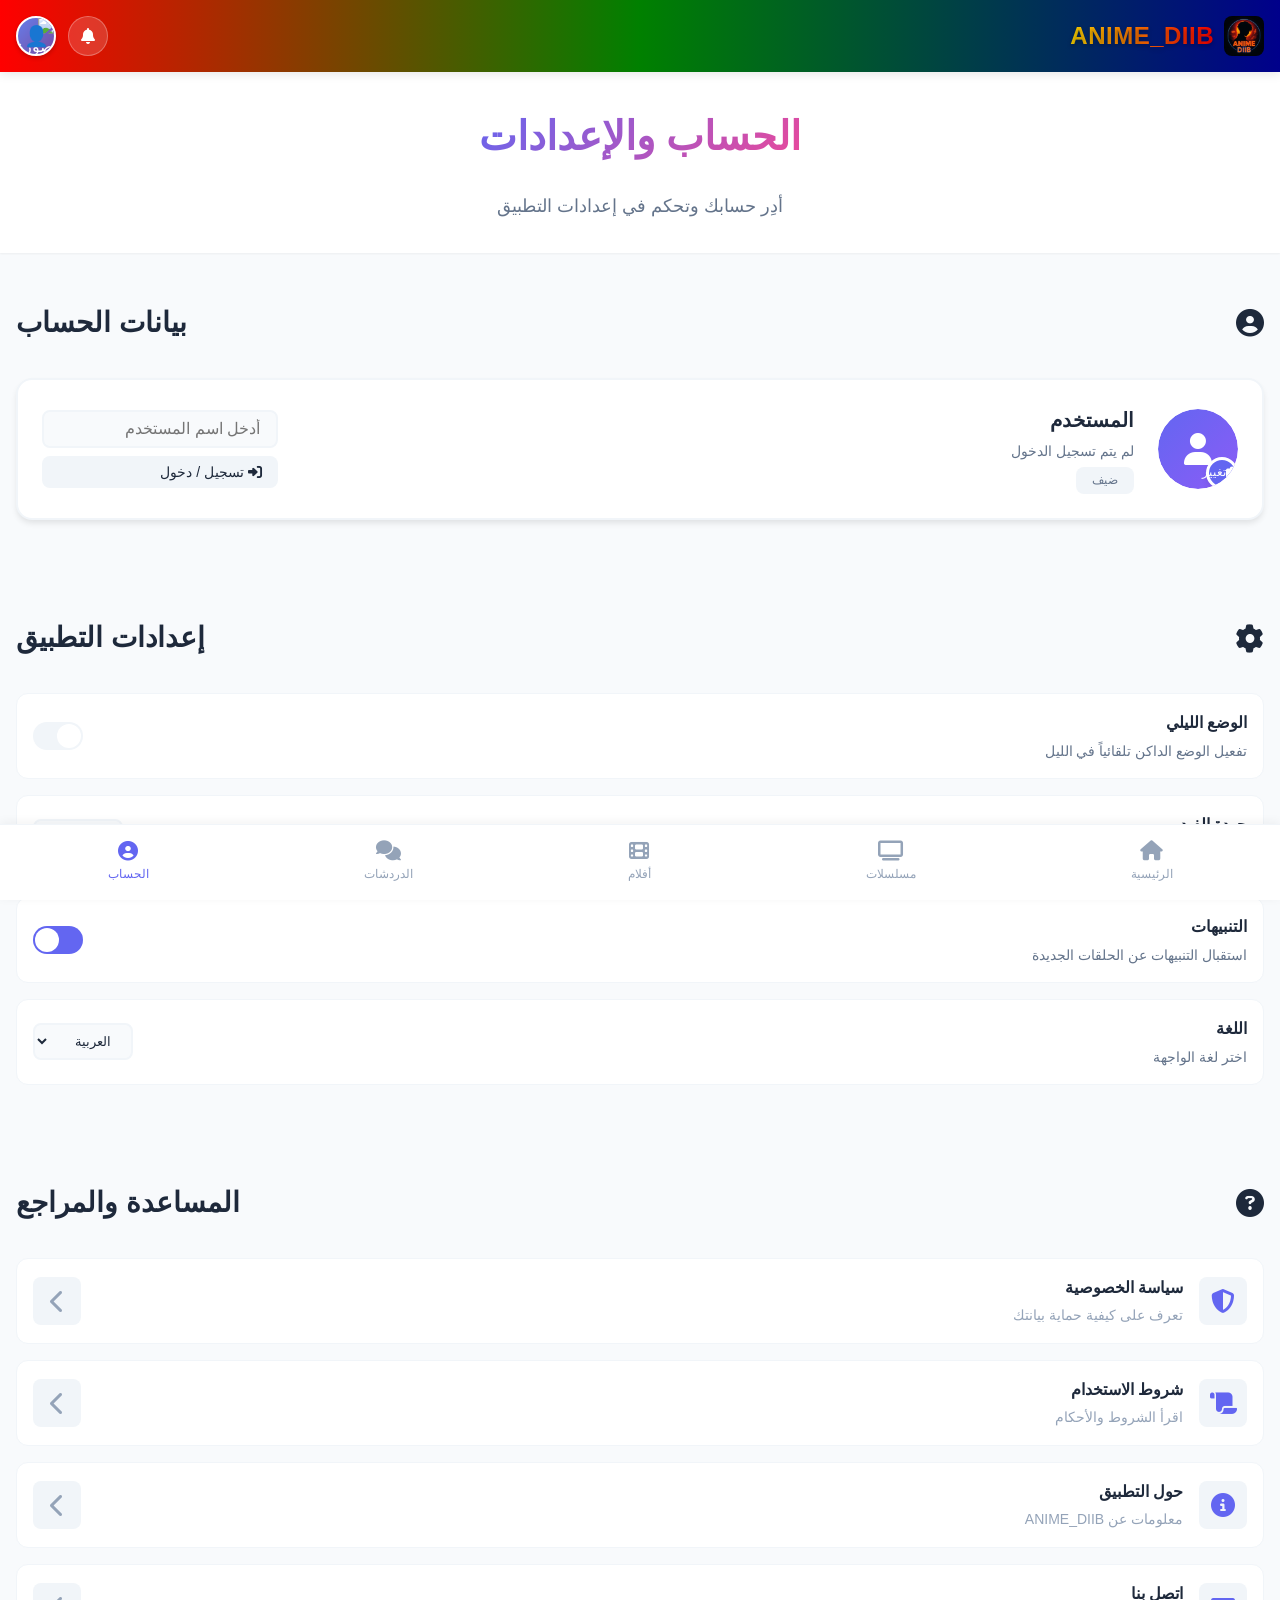
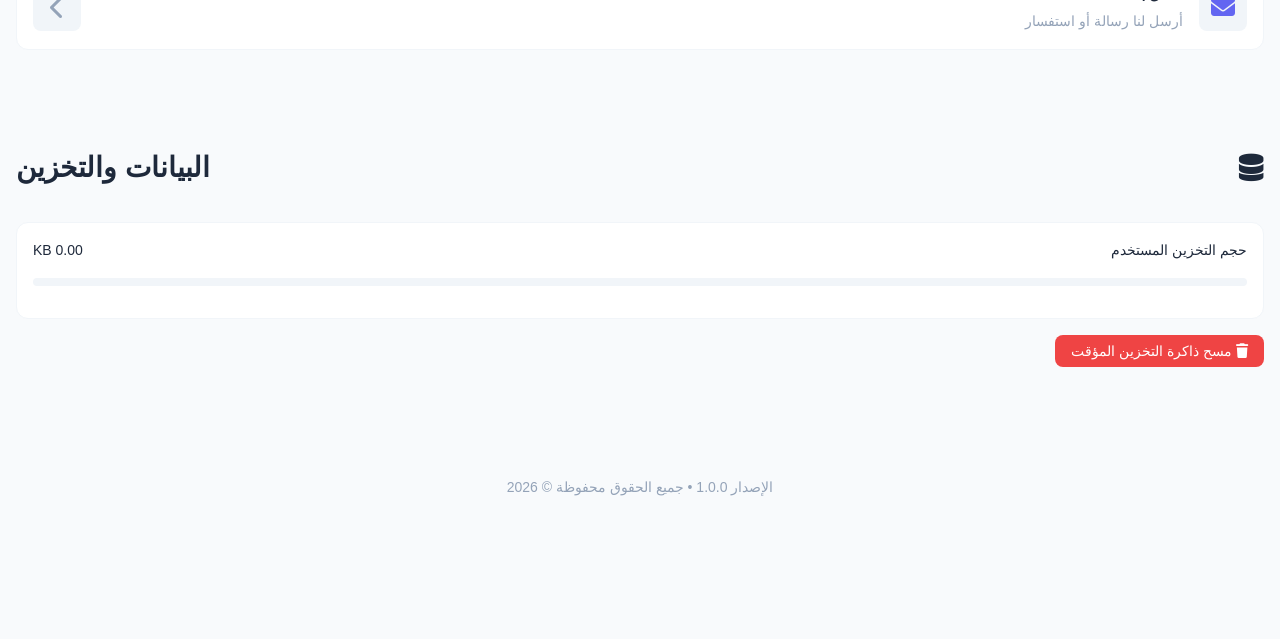
==== commit 4e7a262e: "Add files via upload" ====
--- a/account.html
+++ b/account.html
@@ -16,8 +16,13 @@
         <img src="logo.png" alt="ANIME_DIIB" class="topbar-logo-img">
         <span>ANIME_DIIB</span>
       </a>
-      <div class="user-profile">
-        <img id="topbar-user-avatar" data-avatar="user.png" alt="صورة المستخدم" class="user-avatar">
+      <div class="topbar-actions">
+        <a href="notifications.html" class="topbar-icon" aria-label="الإشعارات">
+          <i class="fas fa-bell"></i>
+        </a>
+        <div class="user-profile">
+          <img id="topbar-user-avatar" data-avatar="user.png" alt="صورة المستخدم" class="user-avatar">
+        </div>
       </div>
     </div>
   </div>
@@ -213,6 +218,10 @@
       <i class="fas fa-film nav-icon"></i>
       <span class="nav-label">أفلام</span>
     </a>
+    <a href="chat.html" class="nav-item">
+      <i class="fas fa-comments nav-icon"></i>
+      <span class="nav-label">الدردشات</span>
+    </a>
     <a href="account.html" class="nav-item active">
       <i class="fas fa-user-circle nav-icon"></i>
       <span class="nav-label">الحساب</span>
@@ -224,11 +233,26 @@
   <script src="main.js"></script>
   <script src="performance.js"></script>
   <script>
-    const SUPABASE_URL = 'https://gzedyzcvmghyjvgdfict.supabase.co';
-    const SUPABASE_ANON_KEY = 'sb_publishable_oOftEW-b7QHB_9myt88qoA_GfLMyWoU';
-    const supabaseClient = supabase.createClient(SUPABASE_URL, SUPABASE_ANON_KEY);
-
-    function handleLogin() {
+    // انتظار تحميل supabaseClient
+    function waitForSupabaseClient() {
+      return new Promise((resolve) => {
+        if (typeof supabaseClient !== 'undefined') {
+          resolve();
+        } else {
+          const checkInterval = setInterval(() => {
+            if (typeof supabaseClient !== 'undefined') {
+              clearInterval(checkInterval);
+              resolve();
+            }
+          }, 50);
+        }
+      });
+    }
+
+    // استخدام supabaseClient من main.js
+    async function handleLogin() {
+      await waitForSupabaseClient();
+
       const usernameInput = document.getElementById('username-input');
       const username = usernameInput?.value.trim();
       if (!username) {
@@ -236,8 +260,8 @@
         return;
       }
 
-      if (SUPABASE_URL.includes('YOUR_PROJECT') || SUPABASE_ANON_KEY.includes('YOUR_ANON_KEY')) {
-        showToast('يرجى ضبط إعدادات Supabase في account.html.');
+      if (!supabaseClient) {
+        showToast('خطأ في الاتصال بقاعدة البيانات. تحقق من إعدادات Supabase.');
         return;
       }
 
@@ -435,37 +459,131 @@
 
     function toggleDarkMode(enabled) {
       localStorage.setItem('autoDarkMode', enabled);
-      showToast(enabled ? 'تم تفعيل الوضع الليلي التلقائي' : 'تم تعطيل الوضع الليلي التلقائي');
-    }
-
-    function toggleDarkMode(enabled) {
-      localStorage.setItem('autoDarkMode', enabled);
+      localStorage.setItem('animeTheme', enabled ? 'dark' : 'light');
+      document.documentElement.dataset.theme = enabled ? 'dark' : 'light';
+
+      // تحديث أيقونة زر تبديل الثيم إذا كان موجوداً
+      const icon = document.querySelector('.theme-toggle i');
+      if (icon) {
+        icon.className = enabled ? 'fas fa-sun' : 'fas fa-moon';
+      }
+
       showToast(enabled ? 'تم تفعيل الوضع الليلي التلقائي' : 'تم تعطيل الوضع الليلي التلقائي');
     }
 
     function setVideoQuality(quality) {
       localStorage.setItem('videoQuality', quality);
-      showToast(`تم تعيين جودة الفيديو إلى: ${quality}`);
+
+      // تطبيق جودة الفيديو على مشغل الفيديو إذا كان موجوداً
+      const video = document.getElementById('video-player');
+      if (video) {
+        // حفظ الجودة المفضلة للمستخدم
+        video.dataset.quality = quality;
+      }
+
+      showToast(`تم تعيين جودة الفيديو إلى: ${quality === 'auto' ? 'تلقائي' : quality}`);
     }
 
     function toggleNotifications(enabled) {
       localStorage.setItem('notificationsEnabled', enabled);
-      showToast(enabled ? 'تم تفعيل التنبيهات' : 'تم تعطيل التنبيهات');
+
+      // طلب إذن الإشعارات إذا كان متاحاً
+      if (enabled && 'Notification' in window) {
+        if (Notification.permission === 'default') {
+          Notification.requestPermission().then(permission => {
+            if (permission === 'granted') {
+              showToast('تم تفعيل التنبيهات');
+            } else {
+              showToast('تم رفض إذن الإشعارات');
+            }
+          });
+        } else if (Notification.permission === 'granted') {
+          showToast('تم تفعيل التنبيهات');
+        } else {
+          showToast('الإشعارات معطلة في إعدادات المتصفح');
+        }
+      } else {
+        showToast(enabled ? 'تم تفعيل التنبيهات' : 'تم تعطيل التنبيهات');
+      }
     }
 
     function setLanguage(lang) {
       localStorage.setItem('appLanguage', lang);
+
+      // تحديث اتجاه الصفحة ولغة HTML
+      document.documentElement.lang = lang;
+      document.documentElement.dir = lang === 'ar' ? 'rtl' : 'ltr';
+
       showToast(`تم تغيير اللغة إلى ${lang === 'ar' ? 'العربية' : 'English'}`);
     }
 
     function showHelp(topic) {
-      const messages = {
-        'privacy': 'نحن نحمي خصوصيتك. لا نجمع بيانات شخصية دون موافقتك.',
-        'terms': 'شروطنا عادلة وتحمي حقوقك كمستخدم.',
-        'about': 'ANIME_DIIB - منصة مشاهدة الأنمي الحديثة والسريعة.',
-        'contact': 'للتواصل: contact@anime-diib.com'
+      const helpContent = {
+        'privacy': `
+          <h3>سياسة الخصوصية</h3>
+          <p>في ANIME_DIIB، نحن نلتزم بحماية خصوصيتك وبياناتك الشخصية. إليك سياسة الخصوصية الخاصة بنا:</p>
+          <ul>
+            <li>نحن نجمع فقط البيانات الضرورية لتحسين تجربتك في استخدام التطبيق</li>
+            <li>لا نشارك بياناتك مع أطراف ثالثة دون موافقتك الصريحة</li>
+            <li>يتم تشفير جميع بياناتك الشخصية لحمايتها من الوصول غير المصرح به</li>
+            <li>يمكنك طلب حذف بياناتك في أي وقت من خلال قسم الحساب</li>
+            <li>نستخدم ملفات تعريف الارتباط لتحسين أداء التطبيق وتخصيص المحتوى</li>
+          </ul>
+          <p>آخر تحديث: يناير 2026</p>
+        `,
+        'terms': `
+          <h3>شروط الاستخدام</h3>
+          <p>باستخدامك لتطبيق ANIME_DIIB، فإنك توافق على الالتزام بالشروط التالية:</p>
+          <ul>
+            <li>يُمنع استخدام التطبيق لأي أغراض غير قانونية أو مخالفة للقوانين المحلية والدولية</li>
+            <li>جميع المحتويات محمية بحقوق الملكية الفكرية ولا يُسمح بنسخها أو توزيعها دون إذن</li>
+            <li>نحتفظ بالحق في تعديل أو إيقاف الخدمة في أي وقت دون إشعار مسبق</li>
+            <li>أنت مسؤول عن الحفاظ على سرية حسابك وكلمة المرور الخاصة بك</li>
+            <li>يُمنع محاولة اختراق النظام أو التدخل في عمله بأي شكل من الأشكال</li>
+          </ul>
+          <p>آخر تحديث: يناير 2026</p>
+        `,
+        'about': `
+          <h3>حول التطبيق</h3>
+          <p>ANIME_DIIB هو تطبيق متخصص في عرض ومشاهدة الأنمي والرسوم المتحركة اليابانية. نقدم تجربة مشاهدة ممتعة وسلسة مع ميزات متعددة:</p>
+          <ul>
+            <li>مكتبة ضخمة من الأنمي والأفلام المترجمة</li>
+            <li>جودة عالية مع خيارات متعددة للعرض</li>
+            <li>واجهة مستخدم سهلة ومريحة</li>
+            <li>إمكانية إنشاء قوائم المشاهدة المفضلة</li>
+            <li>تحديثات مستمرة لأحدث الحلقات والأعمال</li>
+          </ul>
+          <p>الإصدار الحالي: 1.0.0</p>
+          <p>جميع الحقوق محفوظة © 2026 ANIME_DIIB</p>
+        `,
+        'contact': `
+          <h3>اتصل بنا</h3>
+          <p>نرحب بجميع استفساراتك ومقترحاتك. يمكنك التواصل معنا عبر:</p>
+          <ul>
+            <li>البريد الإلكتروني: contact@anime-diib.com</li>
+            <li>تويتر: @ANIME_DIIB</li>
+            <li>فيسبوك: facebook.com/ANIMEDIIB</li>
+            <li>تيليجرام: t.me/ANIME_DIIB</li>
+          </ul>
+          <p>نحاول الرد على جميع الاستفسارات خلال 24-48 ساعة عمل.</p>
+        `
       };
-      showToast(messages[topic]);
+
+      // إنشاء نافذة منبثقة لعرض المحتوى
+      const modal = document.createElement('div');
+      modal.className = 'help-modal';
+      modal.innerHTML = `
+        <div class="modal-content">
+          <button class="modal-close" onclick="this.closest('.help-modal').remove()">&times;</button>
+          <div class="modal-body">
+            ${helpContent[topic]}
+          </div>
+        </div>
+      `;
+      document.body.appendChild(modal);
+
+      // إضافة تأثير الظهور
+      setTimeout(() => modal.classList.add('show'), 10);
     }
 
     function clearCache() {
@@ -492,10 +610,27 @@
       updateStorageInfo();
       
       // تعيين القيم المحفوظة إلى الحقول
-      document.getElementById('dark-mode-toggle').checked = localStorage.getItem('autoDarkMode') === 'true';
+      const autoDarkMode = localStorage.getItem('autoDarkMode') === 'true';
+      const savedTheme = localStorage.getItem('animeTheme') || (window.matchMedia('(prefers-color-scheme: dark)').matches ? 'dark' : 'light');
+
+      document.getElementById('dark-mode-toggle').checked = autoDarkMode;
       document.getElementById('video-quality').value = localStorage.getItem('videoQuality') || 'auto';
       document.getElementById('notifications-toggle').checked = localStorage.getItem('notificationsEnabled') !== 'false';
       document.getElementById('language-select').value = localStorage.getItem('appLanguage') || 'ar';
+
+      // تطبيق الثيم المحفوظ
+      document.documentElement.dataset.theme = savedTheme;
+
+      // تحديث أيقونة زر تبديل الثيم إذا كان موجوداً
+      const icon = document.querySelector('.theme-toggle i');
+      if (icon) {
+        icon.className = savedTheme === 'dark' ? 'fas fa-sun' : 'fas fa-moon';
+      }
+
+      // تطبيق اللغة المحفوظة
+      const savedLang = localStorage.getItem('appLanguage') || 'ar';
+      document.documentElement.lang = savedLang;
+      document.documentElement.dir = savedLang === 'ar' ? 'rtl' : 'ltr';
     });
   </script>
 </body>
--- a/style.css
+++ b/style.css
@@ -146,28 +146,52 @@
     display: none;
 }
 
-.user-profile {
-    display: flex;
-    align-items: center;
-}
-
-.user-avatar {
-    width: 40px;
-    height: 40px;
-    border-radius: 50%;
-    object-fit: cover;
-    border: 2px solid white;
-    box-shadow: 0 2px 4px rgba(0, 0, 0, 0.2);
-    cursor: pointer;
-    transition: all 0.3s ease;
-    background-color: #f0f0f0;
-    display: block;
-    visibility: visible;
-}
-
-/* صورة احتياطية للمستخدم */
-.user-avatar[data-avatar="user.png"],
-.user-avatar[data-avatar=""] {
+    .topbar-actions {
+        display: flex;
+        align-items: center;
+        gap: 0.75rem;
+    }
+
+    .topbar-icon {
+        width: 40px;
+        height: 40px;
+        display: inline-flex;
+        align-items: center;
+        justify-content: center;
+        border-radius: 50%;
+        background: rgba(255, 255, 255, 0.16);
+        border: 1px solid rgba(255, 255, 255, 0.28);
+        color: white;
+        text-decoration: none;
+        transition: transform 0.2s ease, background 0.2s ease;
+    }
+
+    .topbar-icon:hover {
+        background: rgba(255, 255, 255, 0.28);
+        transform: translateY(-1px);
+    }
+
+.topbar-icon i {
+        font-size: 1rem;
+    }
+
+    .user-avatar {
+        width: 40px;
+        height: 40px;
+        border-radius: 50%;
+        object-fit: cover;
+        border: 2px solid white;
+        box-shadow: 0 2px 4px rgba(0, 0, 0, 0.2);
+        cursor: pointer;
+        transition: all 0.3s ease;
+        background-color: #f0f0f0;
+        display: block;
+        visibility: visible;
+    }
+
+    /* صورة احتياطية للمستخدم */
+    .user-avatar[data-avatar="user.png"],
+    .user-avatar[data-avatar=""] {
     background: linear-gradient(135deg, #667eea 0%, #764ba2 100%);
     position: relative;
 }
@@ -279,6 +303,54 @@
     color: var(--primary-dark);
 }
 
+.section-subtitle {
+    color: var(--text-secondary);
+    font-size: 1rem;
+    margin-bottom: var(--spacing-lg);
+    max-width: 720px;
+}
+
+.notifications-list {
+    display: grid;
+    gap: var(--spacing-md);
+}
+
+.notification-card {
+    background: var(--bg-primary);
+    border: 1px solid var(--bg-tertiary);
+    border-radius: var(--border-radius-lg);
+    padding: var(--spacing-lg);
+    box-shadow: var(--shadow-md);
+    transition: transform 0.2s ease, background var(--transition-fast);
+}
+
+.notification-card:hover {
+    transform: translateY(-1px);
+    background: var(--bg-tertiary);
+}
+
+.notification-card.new-notification {
+    border-left: 4px solid var(--error);
+    background: var(--bg-primary);
+}
+
+.notification-card.new-notification:hover {
+    background: var(--bg-tertiary);
+}
+.notification-time {
+    font-size: 0.875rem;
+    opacity: 0.7;
+}
+
+.empty-state {
+    padding: var(--spacing-2xl);
+    text-align: center;
+    color: var(--text-secondary);
+    background: var(--bg-primary);
+    border: 1px dashed var(--bg-tertiary);
+    border-radius: var(--border-radius-lg);
+}
+
 /* شبكة البطاقات */
 .cards-grid {
     display: grid;
@@ -343,6 +415,158 @@
     align-items: center;
     gap: var(--spacing-xs);
     color: var(--warning);
+}
+
+.chat-section {
+    display: grid;
+    gap: var(--spacing-lg);
+}
+
+.chat-list {
+    display: grid;
+    gap: var(--spacing-sm);
+}
+
+.chat-card,
+.chat-room-card {
+    display: flex;
+    align-items: center;
+    justify-content: space-between;
+    gap: var(--spacing-md);
+    background: var(--bg-primary);
+    border-radius: var(--border-radius-xl);
+    padding: var(--spacing-md);
+    box-shadow: var(--shadow-lg);
+    text-decoration: none;
+    color: inherit;
+}
+
+.chat-card-inner {
+    display: flex;
+    align-items: center;
+    gap: var(--spacing-md);
+    flex: 1;
+}
+
+.chat-avatar {
+    width: 56px;
+    height: 56px;
+    border-radius: 50%;
+    object-fit: cover;
+    background: var(--bg-tertiary);
+}
+
+.chat-card-info h3 {
+    font-size: 1rem;
+    margin: 0;
+}
+
+.chat-card-info p {
+    margin: 0;
+    color: var(--text-secondary);
+    font-size: 0.9rem;
+    line-height: 1.4;
+}
+
+.chat-conversation-time {
+    font-size: 0.8rem;
+    color: var(--text-secondary);
+    white-space: nowrap;
+}
+
+.chat-room-info {
+    display: flex;
+    align-items: center;
+    justify-content: space-between;
+    width: 100%;
+    gap: var(--spacing-md);
+}
+
+.chatroom-section {
+    display: grid;
+    gap: var(--spacing-lg);
+}
+
+.chatroom-header {
+    display: flex;
+    align-items: flex-start;
+    justify-content: space-between;
+    gap: var(--spacing-md);
+    flex-wrap: wrap;
+}
+
+.chatroom-type {
+    display: inline-flex;
+    padding: calc(var(--spacing-xs) / 2) var(--spacing-sm);
+    border-radius: var(--border-radius-full);
+    background: var(--bg-tertiary);
+    color: var(--text-secondary);
+    font-size: 0.8rem;
+    margin-bottom: var(--spacing-sm);
+}
+
+.chat-messages {
+    display: grid;
+    gap: var(--spacing-sm);
+}
+
+.chat-message-item {
+    display: flex;
+    justify-content: flex-start;
+}
+
+.chat-message-item.user {
+    justify-content: flex-end;
+}
+
+.chat-message-bubble {
+    max-width: 78%;
+    background: var(--bg-tertiary);
+    border-radius: var(--border-radius-xl);
+    padding: var(--spacing-md);
+    color: var(--text-primary);
+    line-height: 1.5;
+    box-shadow: var(--shadow-sm);
+}
+
+.chat-message-item.user .chat-message-bubble {
+    background: var(--primary-color);
+    color: white;
+}
+
+.chat-message-name {
+    font-size: 0.85rem;
+    color: var(--text-secondary);
+    margin-bottom: var(--spacing-xs);
+}
+
+.chat-message-time {
+    display: block;
+    margin-top: var(--spacing-xs);
+    font-size: 0.75rem;
+    color: var(--text-secondary);
+}
+
+.chat-input-form {
+    display: flex;
+    gap: var(--spacing-sm);
+    align-items: center;
+    flex-wrap: wrap;
+}
+
+.chat-input {
+    flex: 1;
+    padding: var(--spacing-sm) var(--spacing-md);
+    border-radius: var(--border-radius-lg);
+    border: 1px solid var(--bg-tertiary);
+    background: var(--bg-primary);
+    color: var(--text-primary);
+    min-width: 160px;
+}
+
+.chat-message-item.error .chat-message-bubble {
+    background: var(--error, #ff6b6b);
+    color: white;
 }
 
 /* صفحة التفاصيل */
@@ -1227,3 +1451,111 @@
         margin-bottom: var(--spacing-sm);
     }
 }
+
+/* النافذة المنبثقة للمساعدة والمراجع */
+.help-modal {
+    position: fixed;
+    top: 0;
+    left: 0;
+    right: 0;
+    bottom: 0;
+    background: rgba(0, 0, 0, 0.5);
+    display: flex;
+    align-items: center;
+    justify-content: center;
+    z-index: 9999;
+    opacity: 0;
+    visibility: hidden;
+    transition: all var(--transition-normal);
+    padding: var(--spacing-md);
+}
+
+.help-modal.show {
+    opacity: 1;
+    visibility: visible;
+}
+
+.modal-content {
+    background: var(--bg-primary);
+    border-radius: var(--border-radius-xl);
+    box-shadow: var(--shadow-xl);
+    max-width: 600px;
+    width: 100%;
+    max-height: 80vh;
+    overflow: hidden;
+    position: relative;
+    transform: translateY(-20px);
+    transition: transform var(--transition-normal);
+}
+
+.help-modal.show .modal-content {
+    transform: translateY(0);
+}
+
+.modal-close {
+    position: absolute;
+    top: var(--spacing-md);
+    left: var(--spacing-md);
+    background: var(--bg-tertiary);
+    border: none;
+    width: 32px;
+    height: 32px;
+    border-radius: 50%;
+    display: flex;
+    align-items: center;
+    justify-content: center;
+    cursor: pointer;
+    font-size: 1.25rem;
+    color: var(--text-primary);
+    transition: all var(--transition-fast);
+    z-index: 10;
+}
+
+.modal-close:hover {
+    background: var(--error);
+    color: white;
+}
+
+.modal-body {
+    padding: var(--spacing-xl);
+    padding-top: var(--spacing-2xl);
+    overflow-y: auto;
+    max-height: 80vh;
+}
+
+.modal-body h3 {
+    color: var(--primary-color);
+    margin-bottom: var(--spacing-md);
+    font-size: 1.5rem;
+}
+
+.modal-body p {
+    margin-bottom: var(--spacing-md);
+    line-height: 1.8;
+}
+
+.modal-body ul {
+    margin-bottom: var(--spacing-md);
+    padding-right: var(--spacing-lg);
+}
+
+.modal-body li {
+    margin-bottom: var(--spacing-sm);
+    line-height: 1.6;
+}
+
+@media (max-width: 767px) {
+    .modal-content {
+        max-width: 100%;
+        max-height: 90vh;
+    }
+
+    .modal-body {
+        padding: var(--spacing-lg);
+        padding-top: var(--spacing-xl);
+    }
+
+    .modal-body h3 {
+        font-size: 1.25rem;
+    }
+}
